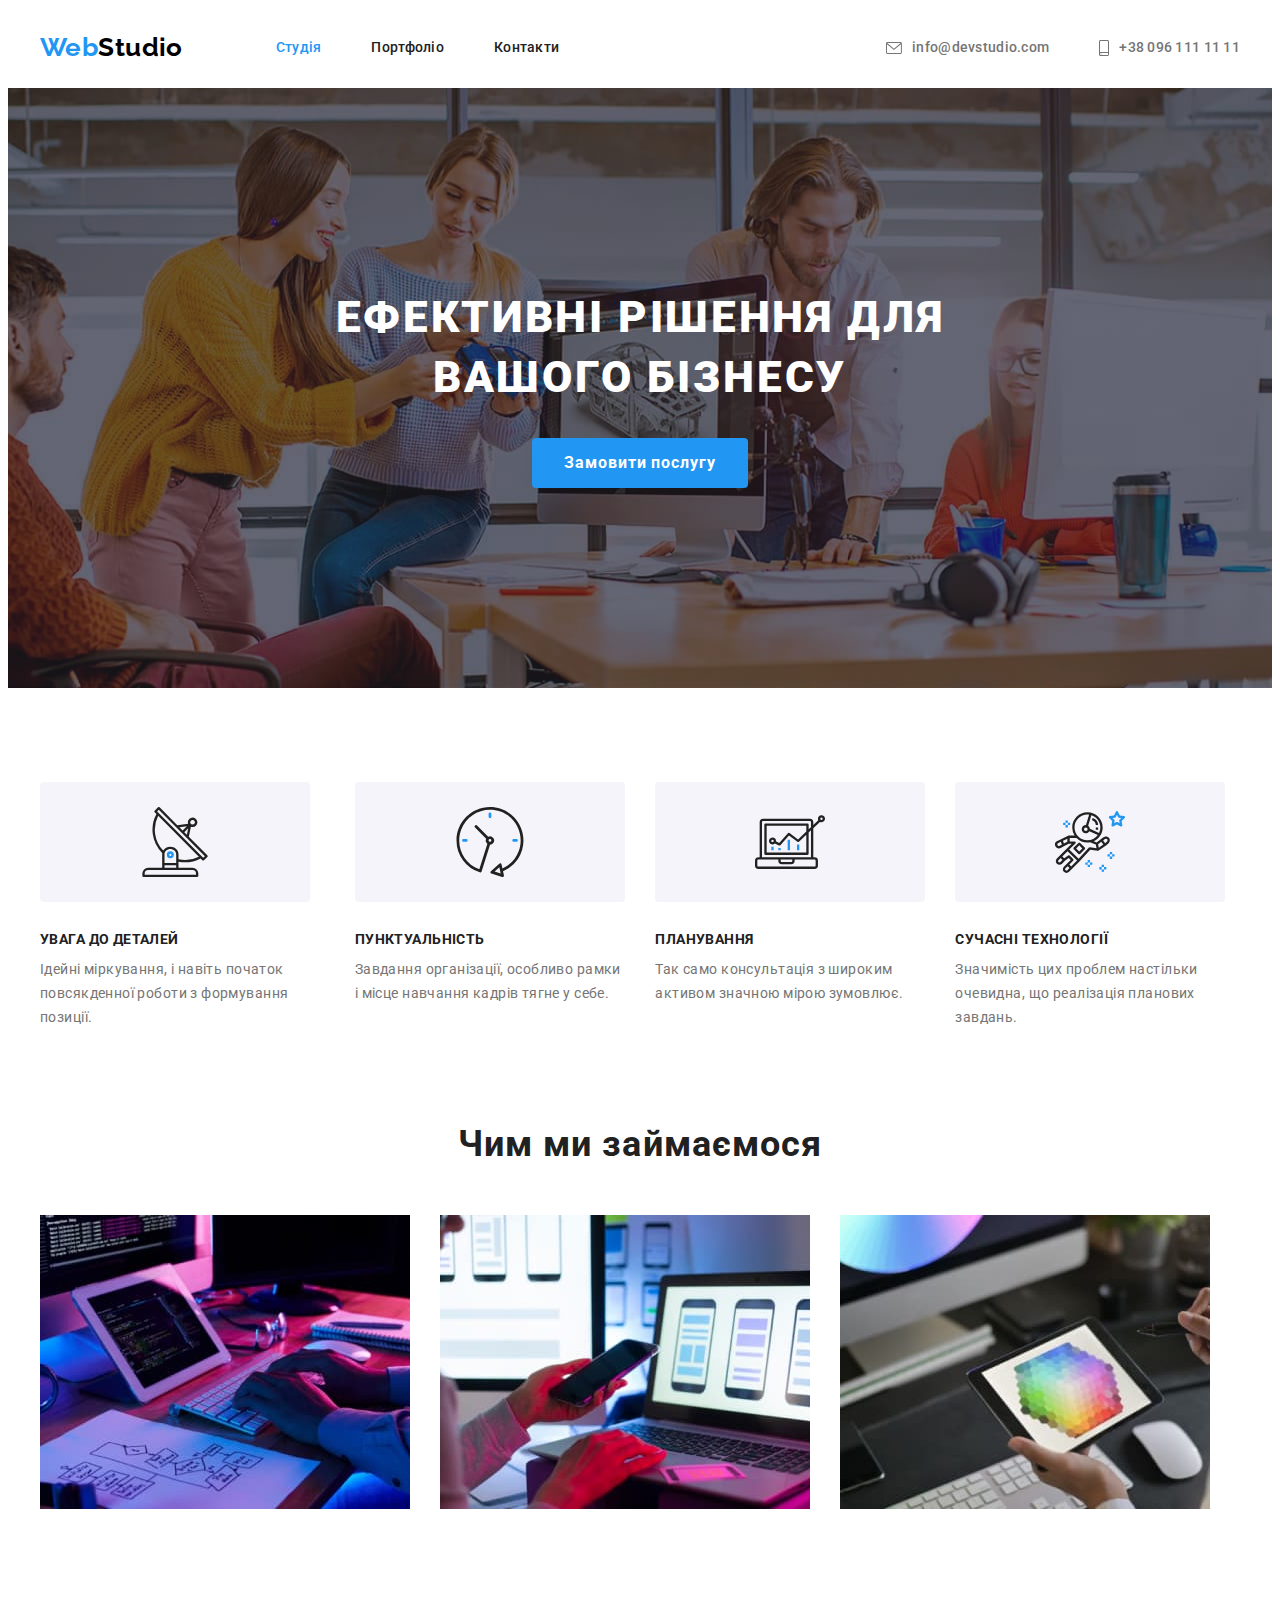
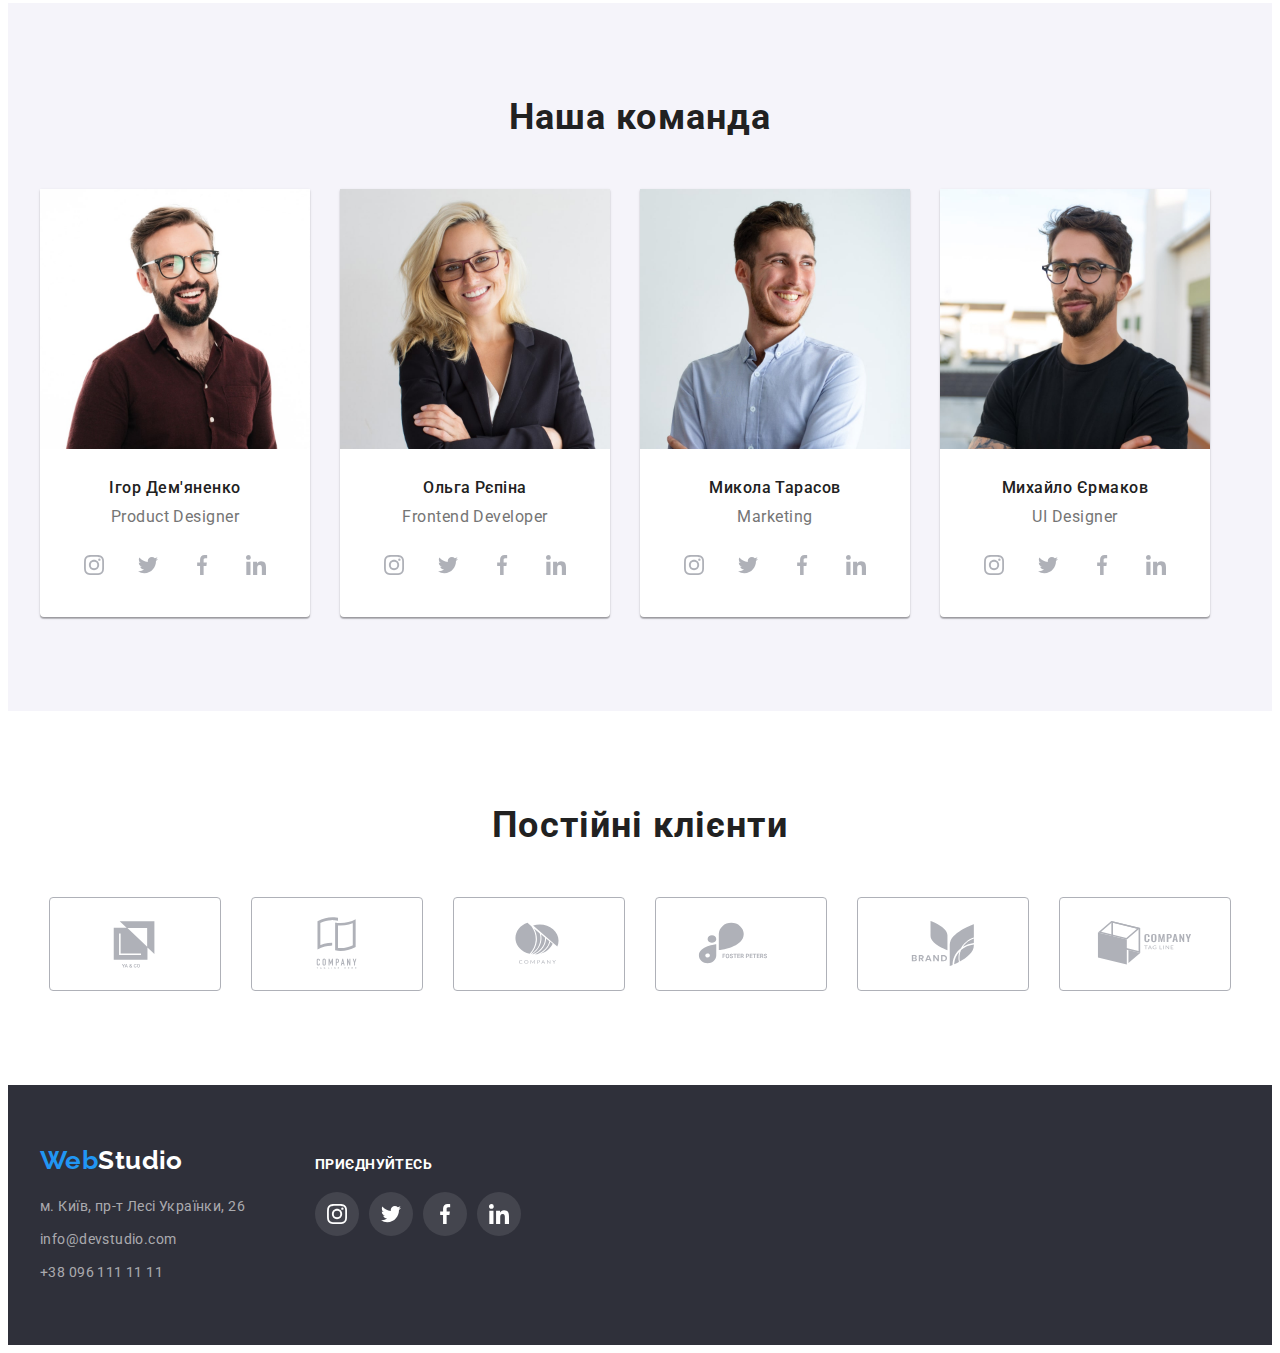
==== index.html @ 31f710ef "Initial commit" ====
<!DOCTYPE html>
<html lang="uk">
  <head>
    <meta charset="UTF-8" />
    <meta http-equiv="X-UA-Compatible" content="IE=edge" />
    <meta name="viewport" content="width=device-width, initial-scale=1.0" />
    <title>WebStudio</title>
    <link rel="preconnect" href="https://fonts.googleapis.com" />
    <link rel="preconnect" href="https://fonts.gstatic.com" crossorigin />
    <link
      href="https://fonts.googleapis.com/css2?family=Raleway:wght@700&family=Roboto:wght@400;500;700;900&display=swap"
      rel="stylesheet"
    />
    <link
      rel="stylesheet"
      href="https://cdnjs.cloudflare.com/ajax/libs/modern-normalize/1.1.0/modern-normalize.min.css"
      integrity="sha512-wpPYUAdjBVSE4KJnH1VR1HeZfpl1ub8YT/NKx4PuQ5NmX2tKuGu6U/JRp5y+Y8XG2tV+wKQpNHVUX03MfMFn9Q=="
      crossorigin="anonymous"
      referrerpolicy="no-referrer"
    />
    <link rel="stylesheet" href="./css/styles.css" />
  </head>
  <body>
    <header>
      <div class="container main-nav">
        <nav class="nav-list">
          <a lang="en" href="./index.html" class="logo"
            >Web<span class="nav-color">Studio</span>
          </a>
          <ul class="site-nav list">
            <li class="item"><a href="./index.html" class="link current">Студія</a></li>
            <li class="item"><a href="./portfolio.html" class="link">Портфоліо</a></li>
            <li class="item"><a href="" class="link">Контакти</a></li>
          </ul>
        </nav>
        <ul class="contact-nav list">
          <li class="item">
            <a href="mailto:info@devstudio.com" class="link">
              <svg class="mail-icon">
                <use href="./images/icons.svg#icon-mail"></use>
              </svg>
              info@devstudio.com</a
            >
          </li>
          <li class="item">
            <a href="tel:+380961111111" class="link">
              <svg class="phone-icon">
                <use href="./images/icons.svg#icon-phone"></use>
              </svg>
              +38 096 111 11 11</a
            >
          </li>
        </ul>
      </div>
    </header>
    <main>
      <!--Hero section-->
      <section class="hero">
        <h1 class="hero-title">Ефективні рішення для вашого бізнесу</h1>
        <button type="button" class="button-title">Замовити послугу</button>
      </section>

      <!--Секція якості-->
      <section class="section-quality section">
        <h2 class="quality-title unvisible">Якості</h2>
        <div class="container">
          <ul class="list-title list">
            <li class="item-quality">
              <div class="logo-quality">
                <svg class="icon">
                  <use href="./images/icons.svg#icon-antenna"></use>
                </svg>
              </div>
              <h3 class="title">УВАГА ДО ДЕТАЛЕЙ</h3>
              <p class="quality-text">
                Ідейні міркування, і навіть початок повсякденної роботи з формування позиції.
              </p>
            </li>
            <li class="item-quality">
              <div class="logo-quality">
                <svg class="icon">
                  <use href="./images/icons.svg#icon-clock"></use>
                </svg>
              </div>
              <h3 class="title">ПУНКТУАЛЬНІСТЬ</h3>
              <p class="quality-text">
                Завдання організації, особливо рамки і місце навчання кадрів тягне у себе.
              </p>
            </li>
            <li class="item-quality">
              <div class="logo-quality">
                <svg class="icon">
                  <use href="./images/icons.svg#icon-diagram"></use>
                </svg>
              </div>
              <h3 class="title">ПЛАНУВАННЯ</h3>
              <p class="quality-text">
                Так само консультація з широким активом значною мірою зумовлює.
              </p>
            </li>
            <li class="item-quality">
              <div class="logo-quality">
                <svg class="icon">
                  <use href="./images/icons.svg#icon-astronaut"></use>
                </svg>
              </div>
              <h3 class="title">СУЧАСНІ ТЕХНОЛОГІЇ</h3>
              <p class="quality-text">
                Значимість цих проблем настільки очевидна, що реалізація планових завдань.
              </p>
            </li>
          </ul>
        </div>
      </section>
      <!--Секція послуги-->
      <section class="section-information section">
        <div class="container">
          <h2 class="information-title">Чим ми займаємося</h2>
          <ul class="list list-img">
            <li class="item-project">
              <img src="./images/img1.jpg" alt="людина пише код сайта" width="370" class="img" />
            </li>
            <li class="item-project">
              <img src="./images/img2.jpg" alt="людина малює макет сайта" width="370" class="img" />
            </li>
            <li class="item-project">
              <img
                src="./images/img3.jpg"
                alt="людина робить дизайн сайта"
                width="370"
                class="img"
              />
            </li>
          </ul>
        </div>
      </section>
      <!--Наша команда-->
      <section class="section-team section">
        <div class="container">
          <h2 class="information-title">Наша команда</h2>
          <ul class="list-team list">
            <li class="cards">
              <img
                src="./images/product-designer.jpg"
                alt="Ігор Дем'яненко фото"
                width="270"
                class="img-cards"
              />
              <div class="our-team">
                <h3 class="team-title item">Ігор Дем'яненко</h3>
                <p class="team-text item" lang="en">Product Designer</p>
                <ul class="social-wrapper list">
                  <li class="social-list">
                    <a href="https://www.instagram.com/" class="social-links">
                      <svg class="icon-team">
                        <use href="./images/icons.svg#icon-instagram"></use>
                      </svg>
                    </a>
                  </li>
                  <li class="social-list">
                    <a href="https://twitter.com/" class="social-links">
                      <svg class="icon-team">
                        <use href="./images/icons.svg#icon-twitter"></use>
                      </svg>
                    </a>
                  </li>
                  <li class="social-list">
                    <a href="https://www.facebook.com/" class="social-links">
                      <svg class="icon-team">
                        <use href="./images/icons.svg#icon-facebook"></use>
                      </svg>
                    </a>
                  </li>
                  <li class="social-list">
                    <a href="https://www.linkedin.com/" class="social-links">
                      <svg class="icon-team">
                        <use href="./images/icons.svg#icon-linkedin"></use>
                      </svg>
                    </a>
                  </li>
                </ul>
              </div>
            </li>
            <li class="cards">
              <img
                src="./images/frontend-developer.jpg"
                alt="Ольга Рєпіна фото"
                width="270"
                class="img-cards"
              />
              <div class="our-team">
                <h3 class="team-title item">Ольга Рєпіна</h3>
                <p class="team-text item" lang="en">Frontend Developer</p>
                <ul class="social-wrapper list">
                  <li class="social-list">
                    <a href="https://www.instagram.com/" class="social-links">
                      <svg class="icon-team">
                        <use href="./images/icons.svg#icon-instagram"></use>
                      </svg>
                    </a>
                  </li>
                  <li class="social-list">
                    <a href="https://twitter.com/" class="social-links">
                      <svg class="icon-team">
                        <use href="./images/icons.svg#icon-twitter"></use>
                      </svg>
                    </a>
                  </li>
                  <li class="social-list">
                    <a href="https://www.facebook.com/" class="social-links">
                      <svg class="icon-team">
                        <use href="./images/icons.svg#icon-facebook"></use>
                      </svg>
                    </a>
                  </li>
                  <li class="social-list">
                    <a href="https://www.linkedin.com/" class="social-links">
                      <svg class="icon-team">
                        <use href="./images/icons.svg#icon-linkedin"></use>
                      </svg>
                    </a>
                  </li>
                </ul>
              </div>
            </li>
            <li class="cards">
              <img
                src="./images/marketing.jpg"
                alt="Микола Тарасов фото"
                width="270"
                class="img-cards"
              />
              <div class="our-team">
                <h3 class="team-title item">Микола Тарасов</h3>
                <p class="team-text item" lang="en">Marketing</p>
                <ul class="social-wrapper list">
                  <li class="social-list">
                    <a href="https://www.instagram.com/" class="social-links">
                      <svg class="icon-team">
                        <use href="./images/icons.svg#icon-instagram"></use>
                      </svg>
                    </a>
                  </li>
                  <li class="social-list">
                    <a href="https://twitter.com/" class="social-links">
                      <svg class="icon-team">
                        <use href="./images/icons.svg#icon-twitter"></use>
                      </svg>
                    </a>
                  </li>
                  <li class="social-list">
                    <a href="https://www.facebook.com/" class="social-links">
                      <svg class="icon-team">
                        <use href="./images/icons.svg#icon-facebook"></use>
                      </svg>
                    </a>
                  </li>
                  <li class="social-list">
                    <a href="https://www.linkedin.com/" class="social-links">
                      <svg class="icon-team">
                        <use href="./images/icons.svg#icon-linkedin"></use>
                      </svg>
                    </a>
                  </li>
                </ul>
              </div>
            </li>
            <li class="cards">
              <img
                src="./images/ul-designer.jpg"
                alt="Михайло Єрмаков фото"
                width="270"
                class="img-cards"
              />
              <div class="our-team">
                <h3 class="team-title item">Михайло Єрмаков</h3>
                <p class="team-text item" lang="en">UI Designer</p>
                <ul class="social-wrapper list">
                  <li class="social-list">
                    <a href="https://www.instagram.com/" class="social-links">
                      <svg class="icon-team">
                        <use href="./images/icons.svg#icon-instagram"></use>
                      </svg>
                    </a>
                  </li>
                  <li class="social-list">
                    <a href="https://twitter.com/" class="social-links">
                      <svg class="icon-team">
                        <use href="./images/icons.svg#icon-twitter"></use>
                      </svg>
                    </a>
                  </li>
                  <li class="social-list">
                    <a href="https://www.facebook.com/" class="social-links">
                      <svg class="icon-team">
                        <use href="./images/icons.svg#icon-facebook"></use>
                      </svg>
                    </a>
                  </li>
                  <li class="social-list">
                    <a href="https://www.linkedin.com/" class="social-links">
                      <svg class="icon-team">
                        <use href="./images/icons.svg#icon-linkedin"></use>
                      </svg>
                    </a>
                  </li>
                </ul>
              </div>
            </li>
          </ul>
        </div>
      </section>

      <!--Постійні клієнти-->
      <section class="section">
        <div class="container">
          <h2 class="information-title">Постійні клієнти</h2>
          <ul class="list clients-list">
            <li class="clients">
              <a href="" class="clients-link">
                <svg class="icon-clients">
                  <use href="./images/icons.svg#icon-logo-1"></use>
                </svg>
              </a>
            </li>
            <li class="clients">
              <a href="" class="clients-link">
                <svg class="icon-clients">
                  <use href="./images/icons.svg#icon-logo-2"></use>
                </svg>
              </a>
            </li>
            <li class="clients">
              <a href="" class="clients-link">
                <svg class="icon-clients">
                  <use href="./images/icons.svg#icon-logo-3"></use>
                </svg>
              </a>
            </li>
            <li class="clients">
              <a href="" class="clients-link">
                <svg class="icon-clients">
                  <use href="./images/icons.svg#icon-logo-4"></use>
                </svg>
              </a>
            </li>
            <li class="clients">
              <a href="" class="clients-link">
                <svg class="icon-clients">
                  <use href="./images/icons.svg#icon-logo-5"></use>
                </svg>
              </a>
            </li>
            <li class="clients">
              <a href="" class="clients-link">
                <svg class="icon-clients">
                  <use href="./images/icons.svg#icon-logo-6"></use>
                </svg>
              </a>
            </li>
          </ul>
        </div>
      </section>
    </main>

    <!--Контакти-->
    <footer class="section-footer">
      <div class="container footer-wrapper">
        <div class="address-wrapper">
          <a lang="en" href="./index.html" class="logo footer-logo"
            >Web<span class="address-color">Studio</span>
          </a>
          <address>
            <ul class="address-list list">
              <li class="address-link">
                <a
                  class="link"
                  href="https://goo.gl/maps/1wzfTrZcwWFu8a3X7"
                  target="_blank"
                  rel="noopener noreferrer nofollow"
                >
                  м. Київ, пр-т Лесі Українки, 26</a
                >
              </li>
              <li class="address-link">
                <a class="link" href="mailto:info@devstudio.com">info@devstudio.com</a>
              </li>
              <li class="address-link">
                <a class="link" href="tel:+380961111111">+38 096 111 11 11</a>
              </li>
            </ul>
          </address>
        </div>

        <div>
          <p class="social-description">приєднуйтесь</p>

          <ul class="social-wrapper list">
            <li class="social-list">
              <a href="https://www.instagram.com/" class="social-links footer-icons">
                <svg class="icon-team icon-socials">
                  <use href="./images/icons.svg#icon-instagram"></use>
                </svg>
              </a>
            </li>
            <li class="social-list">
              <a href="https://twitter.com/" class="social-links footer-icons">
                <svg class="icon-team icon-socials">
                  <use href="./images/icons.svg#icon-twitter"></use>
                </svg>
              </a>
            </li>
            <li class="social-list">
              <a href="https://www.facebook.com/" class="social-links footer-icons">
                <svg class="icon-team icon-socials">
                  <use href="./images/icons.svg#icon-facebook"></use>
                </svg>
              </a>
            </li>
            <li class="social-list">
              <a href="https://www.linkedin.com/" class="social-links footer-icons">
                <svg class="icon-team icon-socials">
                  <use href="./images/icons.svg#icon-linkedin"></use>
                </svg>
              </a>
            </li>
          </ul>
        </div>
      </div>
    </footer>
  </body>
</html>
---- css/styles.css ----
/* цвет основного текста (абзцы) (primary) #757575 */
/* вторичны цвет текста (заголовки) (title) #212121; */
/* акцент (выделения голубым) (accent-text) #2196F3; */
/*основной фон (якости, чем занимаемся) 
(primary-background-color) #F5F5F5 */
/* второстепенный фон (наша команда)
(secondary-background-color) #F5F4FA */
/*дополнительный цвет текста (Stydio)
(secondary-text-color) #000000*/

:root {
  --primary-text-color: #757575;
  --title-text-color: #212121;
  --accent-text-color: #2196f3;
  --primary-background-color: #ffffff;
  --secondary-background-color: #f5f4fa;
  --secondary-background-studio: #2f303a;
  --secondary-text-color: #000000;
  --background-color: #f5f5f5;
  --icon-color: #afb1b8;
}

h1,
h2,
h3,
h4,
h5,
h6,
ul,
p {
  margin: 0;
}

ul {
  padding-left: 0;
}

/* {
  outline: 1px solid red;
}*/

.list {
  list-style: none;
}
.header {
  border-bottom: 1px solid #ececec;
}

.container {
  max-width: 1200px;
  margin: 0 auto;
  padding-left: 15px;
  padding-right: 15px;
}

.main-nav {
  display: flex;
}

body {
  color: var(--primary-text-color);
  background-color: var(--primary-background-color);
  font-family: Roboto, sans-serif;
  font-size: 14px;
  line-height: 1.71;
  letter-spacing: 0.03em;
}

.nav-list {
  display: flex;
}

.logo {
  color: var(--accent-text-color);
  font-family: Raleway, sans-serif;
  font-weight: 700;
  font-size: 26px;
  line-height: 1.19;

  text-decoration: none;

  display: block;

  padding-top: 24px;
  padding-bottom: 24px;
  margin-right: 93px;
}
.nav-color {
  color: var(--secondary-text-color);
}

/* site nav */
.site-nav {
  display: flex;
  padding-left: 0;
}

.site-nav .item:not(:last-child) {
  margin-right: 50px;
}

.site-nav .link {
  color: var(--title-text-color);
  font-weight: 500;
  font-size: 14px;
  line-height: 1.14;
  letter-spacing: 0.02em;

  display: block;
  padding-top: 32px;
  padding-bottom: 32px;

  text-decoration: none;
}
.site-nav .link:hover,
.site-nav .link:focus {
  color: var(--accent-text-color);
}

.site-nav .link.current {
  color: var(--accent-text-color);
}
/*contact nav*/

.contact-nav {
  display: flex;
  padding-left: 0;
  margin-left: auto;
}

.contact-nav .link {
  color: var(--primary-text-color);
  font-weight: 500;
  font-size: 14px;
  line-height: 1.14;
  letter-spacing: 0.02em;

  display: flex;
  align-items: center;
  padding-top: 32px;
  padding-bottom: 32px;

  text-decoration: none;
}

.contact-nav .item + .item {
  margin-left: 50px;
}
.contact-nav .link:hover,
.contact-nav .link:focus {
  color: var(--accent-text-color);
}

.mail-icon {
  width: 16px;
  height: 12px;
  margin-right: 10px;
  fill: currentColor;
}
.phone-icon {
  width: 10px;
  height: 16px;
  margin-right: 10px;
  fill: currentColor;
}

/* section */

.section {
  padding-top: 94px;
  padding-bottom: 94px;
}

/* Hero*/

.hero {
  /*background-color: var(--secondary-background-studio);*/
  padding-top: 200px;
  padding-bottom: 200px;
  max-width: 1600px;
  margin: 0 auto;
  padding-left: 15px;
  padding-right: 15px;

  background-image: linear-gradient(rgba(47, 48, 58, 0.4), rgba(47, 48, 58, 0.4)),
    url('../images/photo-hero.jpg');
  background-position: center;
  background-repeat: no-repeat;
  background-size: cover;
  background-color: #c4c4c4;

  text-align: center;
}

.hero-title {
  color: var(--primary-background-color);
  font-weight: 900;
  font-size: 44px;
  line-height: 1.36;
  text-align: center;
  letter-spacing: 0.06em;
  text-transform: uppercase;
  margin-bottom: 30px;
  max-width: 700px;
  margin-left: auto;
  margin-right: auto;
}
.button-title {
  background: var(--accent-text-color);
  color: var(--primary-background-color);
  font-family: inherit;
  font-weight: 700;
  font-size: 16px;
  text-align: center;
  line-height: 1.88;
  letter-spacing: 0.06em;
  cursor: pointer;
  border-radius: 4px;
  padding: 10px 32px;
  min-width: 216px;
  border: transparent;
}

/*.button-title:hover,
.button-title:focus {
    color: var(--accent-text-color)
}*/

/*Якості*/

.unvisible {
  position: absolute;
  clip: rect(0 0 0 0);
  width: 1px;
  height: 1px;
  margin: -1px;
}

.list-title {
  display: flex;
  padding: 0;
  margin: 0;
}

.list-title .title {
  color: var(--title-text-color);
  font-weight: 700;
  font-size: 14px;
  line-height: 1.14;
  letter-spacing: 0.03em;
  text-transform: uppercase;
}

.title {
  margin-bottom: 10px;
}

.list-title .item-quality + .item-quality {
  margin-left: 30px;
}

/*.list-title .item-quality {
  flex: 0 0 calc((100%-90px) / 4);
}*/

.logo-quality {
  background: var(--secondary-background-color);
  border-radius: 4px;
  width: 270px;
  height: 120px;
  display: flex;
  align-items: center;
  justify-content: center;
  margin-bottom: 30px;
}

.icon {
  width: 70px;
  height: 70px;
}

/*Заголовки h2*/

.information-title {
  color: var(--title-text-color);
  font-weight: 700;
  font-size: 36px;
  line-height: 1.16;
  text-align: center;
  letter-spacing: 0.03em;
  margin-bottom: 50px;
}

/*Секція послуги*/

.section-information {
  padding-top: 0;
}

.img {
  display: block;
  margin: 0;
}

.list-img {
  display: flex;
  padding: 0;
}

.list-img .item-project + .item-project {
  margin-left: 30px;
}

/*Команда*/

.list-team {
  display: flex;
  padding: 0;
}

.list-team .cards + .cards {
  margin-left: 30px;
}

.cards .item {
  text-align: center;
}

.img-cards {
  display: block;
}

.section-team {
  background: var(--secondary-background-color);
}

.team-title {
  color: var(--title-text-color);
  font-weight: 500;
  font-size: 16px;
  line-height: 1.18;
  letter-spacing: 0.03em;
  text-align: center;
  margin-bottom: 10px;
}

.team-text {
  font-size: 16px;
  line-height: 1.18;
  letter-spacing: 0.03em;
  margin-bottom: 16px;
}

.cards {
  background: var(--primary-background-color);
  box-shadow: 0px 1px 3px rgba(0, 0, 0, 0.12), 0px 1px 1px rgba(0, 0, 0, 0.14),
    0px 2px 1px rgba(0, 0, 0, 0.2);
  border-radius: 0px 0px 4px 4px;
}

.social-wrapper {
  display: flex;
  padding: 0;
  justify-content: center;
}

.social-wrapper .social-list + .social-list {
  margin-left: 10px;
}

.icon-team {
  width: 20px;
  height: 20px;
  fill: #afb1b8;
}

.social-links {
  border-radius: 50%;
  width: 44px;
  height: 44px;
  align-items: center;

  display: flex;
  justify-content: center;
}

.social-links:hover,
.social-links:focus {
  border-radius: 50%;
  width: 44px;
  height: 44px;
  background: var(--accent-text-color);
}

.social-links:hover svg,
.social-links:focus svg {
  fill: var(--primary-background-color);
}

.our-team {
  padding: 30px 32px;
}

/*Постійні клієнти*/
.clients-list {
  display: flex;
  padding: 0;
  justify-content: center;
}

.clients-list .clients + .clients {
  margin-left: 30px;
}

.clients-link {
  display: flex;
  fill: var(--icon-color);
  border: 1px solid var(--icon-color);
  border-radius: 4px;
  width: 170px;
  height: 92px;
  align-items: center;
  justify-content: center;
}

.icon-clients {
  width: 106px;
  height: 60px;
}

.clients-link:hover,
.clients-link:focus {
  fill: var(--accent-text-color);
  border: 1px solid var(--accent-text-color);
}

/*Контакти*/

.section-footer {
  background-color: var(--secondary-background-studio);
  padding-top: 60px;
  padding-bottom: 60px;
  text-align: start;
}

.footer-wrapper {
  display: flex;
  align-items: baseline;
}

.address-wrapper {
  margin-right: 70px;
}

.footer-logo {
  margin: 0;
}

.section-footer .logo {
  margin-bottom: 20px;
  padding: 0;
}

.address-color {
  color: var(--primary-background-color);
}

.address-list .link {
  color: rgba(255, 255, 255, 0.6);
  font-style: normal;
  font-size: 14px;
  line-height: 1.71;
  letter-spacing: 0.03em;
  text-decoration: none;
}

.address-list .address-link + .address-link {
  margin-top: 9px;
}

.address-list {
  padding: 0;
}

.address-list .link:hover,
.address-list .link:focus {
  color: var(--primary-background-color);
}

.social-description {
  color: var(--primary-background-color);
  font-weight: 700;
  font-size: 14px;
  line-height: 1.14;
  letter-spacing: 0.03em;
  text-transform: uppercase;
  margin-bottom: 20px;
}

.icon-socials {
  fill: var(--primary-background-color);
}

.footer-icons {
  border-radius: 50%;
  background: rgba(255, 255, 255, 0.1);
}

/* Портфоліо */

.button-filter {
  color: var(--title-text-color);
  background: var(--secondary-background-color);
  font-family: inherit;
  font-weight: 500;
  font-size: 16px;
  line-height: 1.62;
  cursor: pointer;

  padding: 6px 22px;
  border-radius: 4px;
  border: none;
}

.button-filter:hover,
.button-filter:focus {
  color: var(--primary-background-color);
  background: var(--accent-text-color);
  box-shadow: 0px 3px 1px rgba(0, 0, 0, 0.1), 0px 1px 2px rgba(0, 0, 0, 0.08),
    0px 2px 2px rgba(0, 0, 0, 0.12);
}

.portfolio-section {
  padding: 94px 0;
}

.list-btn {
  display: flex;
  justify-content: center;
  padding: 0;
}

.list-btn .item + .item {
  margin-left: 9px;
}

.work-list {
  display: flex;
  flex-wrap: wrap;
  margin-top: 50px;
  gap: 30px;

  padding: 0;
}

.work-list .work-item {
  background: var(--primary-background-color);

  flex-basis: calc((100% - 60px) / 3);
}

.border {
  border-bottom: 1px solid #eeeeee;
  border-left: 1px solid #eeeeee;
  border-right: 1px solid #eeeeee;
  padding: 20px 24px 20px 24px;
}

.list-link:hover {
  box-shadow: 1px 4px 6px rgba(0, 0, 0, 0.16), 0px 4px 4px 0px rgba(0, 0, 0, 0.06),
    0px 1px 1px 0px rgba(0, 0, 0, 0.12);
}

.portfolio-title {
  color: var(--title-text-color);
  font-weight: 700;
  font-size: 18px;
  line-height: 2;
  letter-spacing: 0.06em;
  margin-bottom: 4px;
}

.portfolio-text {
  font-size: 16px;
  line-height: 1.88;
  letter-spacing: 0.03em;
}
.list-link {
  text-decoration: none;
  color: var(--primary-text-color);
  display: block;
  background: var(--primary-background-color);
}

.work-img {
  width: 100%;
  display: block;
}
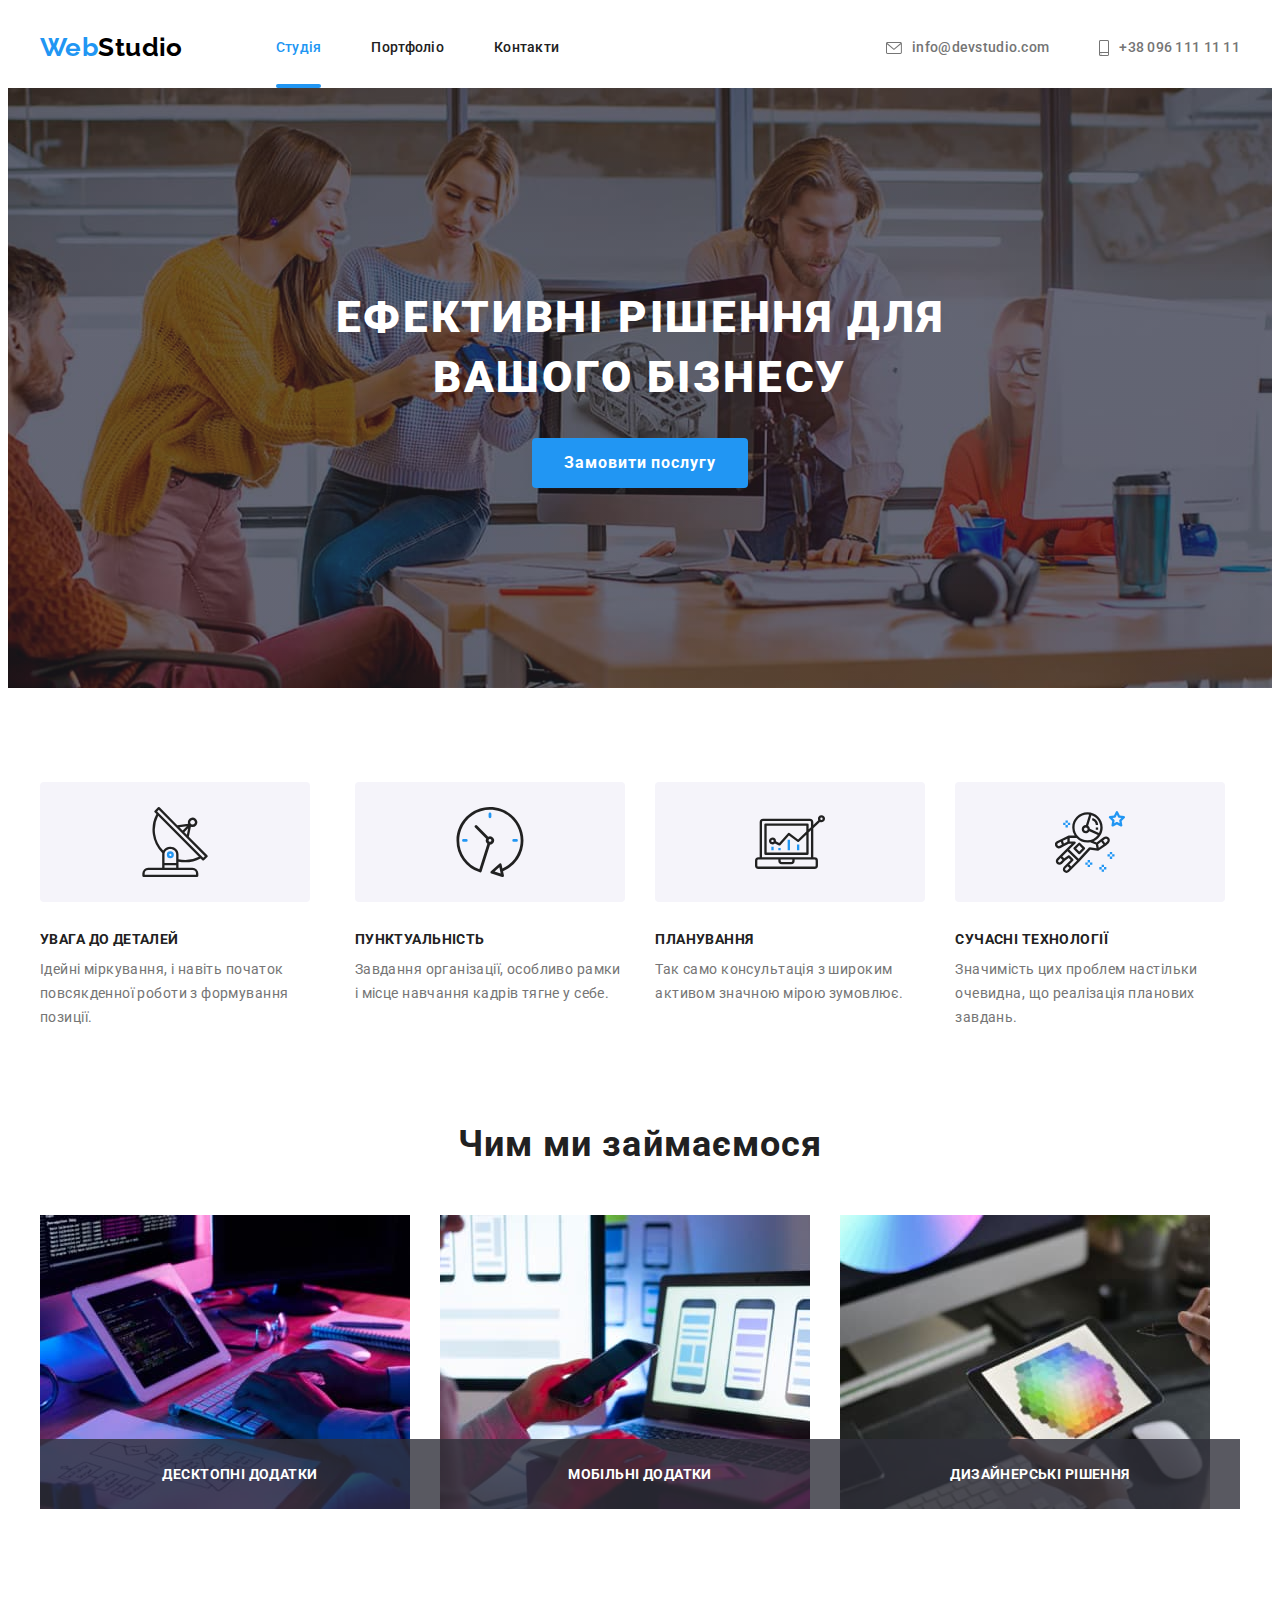
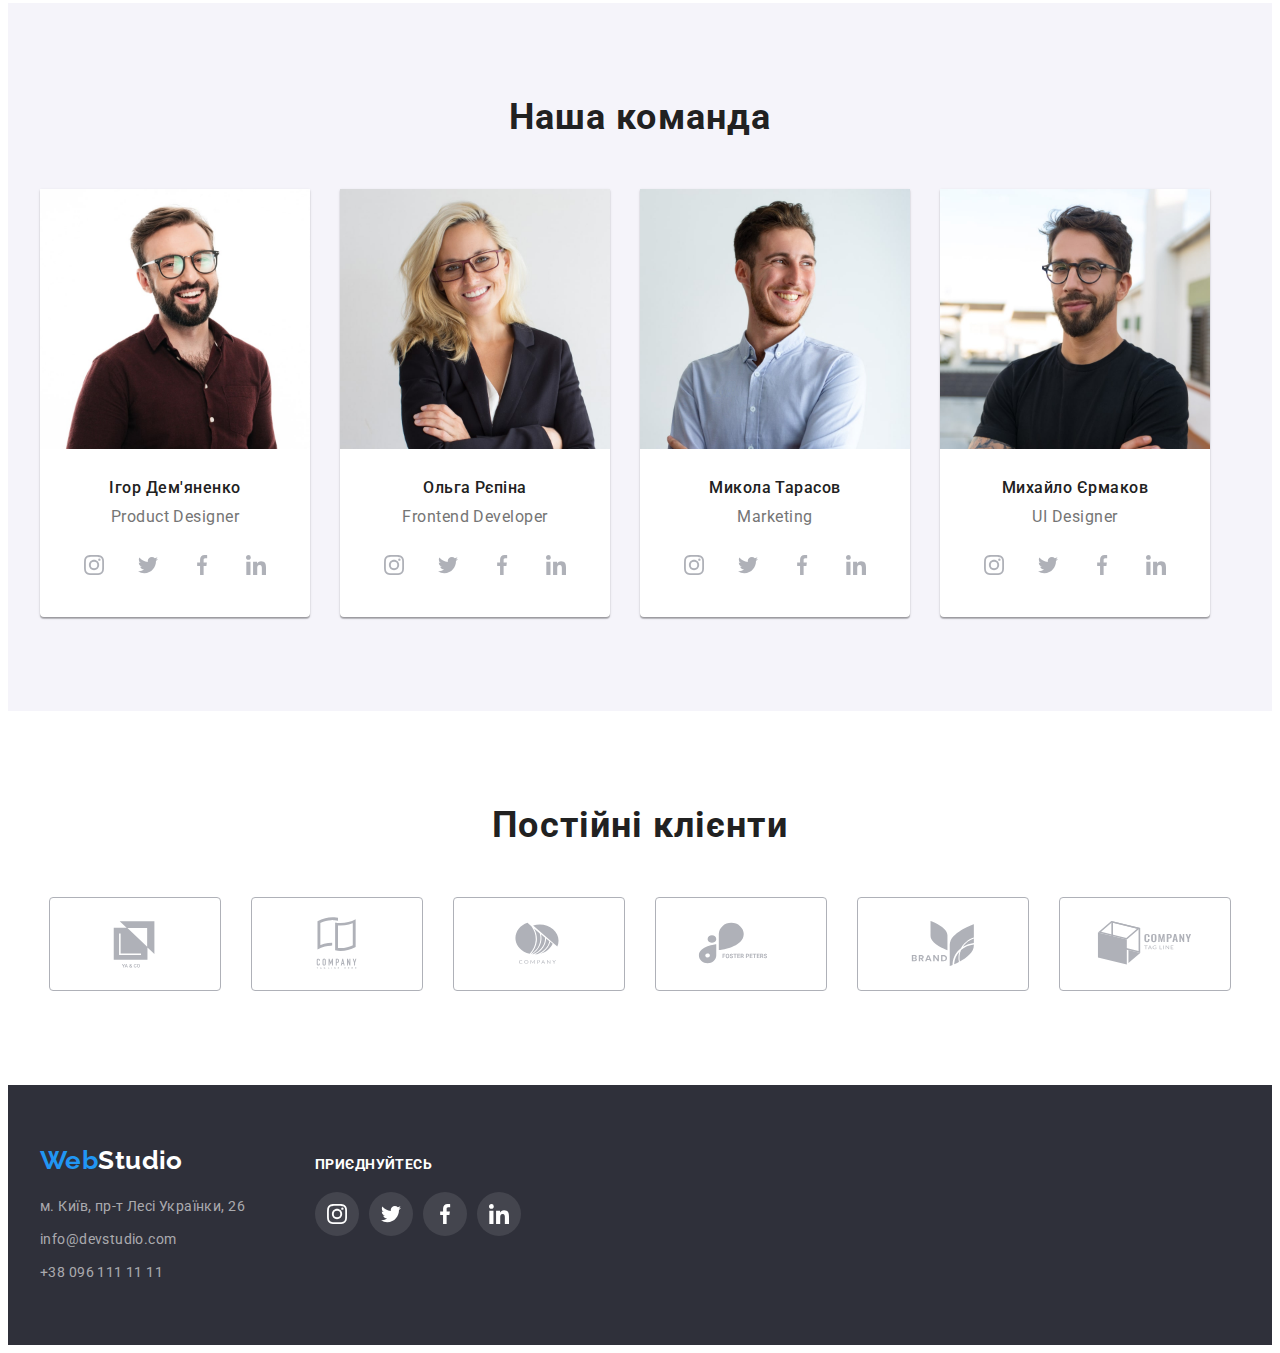
==== commit cc5798b6: "5 д/з закінчила" ====
--- a/index.html
+++ b/index.html
@@ -28,7 +28,11 @@
             >Web<span class="nav-color">Studio</span>
           </a>
           <ul class="site-nav list">
-            <li class="item"><a href="./index.html" class="link current">Студія</a></li>
+            <li class="item">
+              <div class="after-line">
+                <a href="./index.html" class="link current">Студія</a>
+              </div>
+            </li>
             <li class="item"><a href="./portfolio.html" class="link">Портфоліо</a></li>
             <li class="item"><a href="" class="link">Контакти</a></li>
           </ul>
@@ -57,7 +61,7 @@
       <!--Hero section-->
       <section class="hero">
         <h1 class="hero-title">Ефективні рішення для вашого бізнесу</h1>
-        <button type="button" class="button-title">Замовити послугу</button>
+        <button type="button" class="button-title" data-modal-open>Замовити послугу</button>
       </section>
 
       <!--Секція якості-->
@@ -119,9 +123,11 @@
           <ul class="list list-img">
             <li class="item-project">
               <img src="./images/img1.jpg" alt="людина пише код сайта" width="370" class="img" />
+              <h3 class="project-name">Десктопні додатки</h3>
             </li>
             <li class="item-project">
               <img src="./images/img2.jpg" alt="людина малює макет сайта" width="370" class="img" />
+              <h3 class="project-name">Мобільні додатки</h3>
             </li>
             <li class="item-project">
               <img
@@ -130,6 +136,7 @@
                 width="370"
                 class="img"
               />
+              <h3 class="project-name">Дизайнерські рішення</h3>
             </li>
           </ul>
         </div>
@@ -428,5 +435,17 @@
         </div>
       </div>
     </footer>
+
+    <!--Modal-->
+    <div class="backdrop is-hidden" data-modal>
+      <div class="modal">
+        <button class="modal-button" data-modal-close>
+          <svg class="icon-modal">
+            <use href="./images/icons.svg#icon-close"></use>
+          </svg>
+        </button>
+      </div>
+    </div>
+    <script src="./js/modal.js"></script>
   </body>
 </html>
--- a/css/styles.css
+++ b/css/styles.css
@@ -18,6 +18,7 @@
   --secondary-text-color: #000000;
   --background-color: #f5f5f5;
   --icon-color: #afb1b8;
+  --fill-svg-color: #000000;
 }
 
 h1,
@@ -90,6 +91,30 @@
 }
 
 /* site nav */
+
+.after-line {
+  position: relative;
+}
+
+/* .after-line:hover::after {
+  width: 100%;
+  height: 4px;
+  opacity: 1;
+} */
+
+.after-line::after {
+  position: absolute;
+
+  content: '';
+  width: 100%;
+  height: 4px;
+  bottom: 0;
+
+  background: var(--accent-text-color);
+
+  border-radius: 2px;
+}
+
 .site-nav {
   display: flex;
   padding-left: 0;
@@ -111,6 +136,8 @@
   padding-bottom: 32px;
 
   text-decoration: none;
+
+  transition: color 250ms cubic-bezier(0.4, 0, 0.2, 1);
 }
 .site-nav .link:hover,
 .site-nav .link:focus {
@@ -141,6 +168,8 @@
   padding-bottom: 32px;
 
   text-decoration: none;
+
+  transition: color 250ms cubic-bezier(0.4, 0, 0.2, 1);
 }
 
 .contact-nav .item + .item {
@@ -219,12 +248,81 @@
   padding: 10px 32px;
   min-width: 216px;
   border: transparent;
-}
-
-/*.button-title:hover,
+  transition: background-color 250ms, box-shadow 250ms cubic-bezier(0.4, 0, 0.2, 1);
+}
+
+.button-title:hover,
 .button-title:focus {
-    color: var(--accent-text-color)
-}*/
+  background: var(--accent-text-color);
+  box-shadow: 0px 4px 4px 0px rgba(0, 0, 0, 0.15);
+}
+
+/* Modal*/
+
+.backdrop {
+  position: fixed;
+  left: 0;
+  top: 0;
+  width: 100%;
+  height: 100%;
+  background: rgba(0, 0, 0, 0.2);
+
+  transform: scale(1);
+
+  transition: opacity 250ms cubic-bezier(0.4, 0, 0.2, 1),
+    visibility 250ms cubic-bezier(0.4, 0, 0.2, 1), transform 250ms cubic-bezier(0.4, 0, 0.2, 1);
+}
+
+.backdrop.is-hidden {
+  opacity: 0;
+  pointer-events: none;
+  visibility: hidden;
+  transform: scale(0);
+}
+
+.modal {
+  min-width: 528px;
+  min-height: 581px;
+  background: var(--primary-background-color);
+  position: absolute;
+  left: 50%;
+  top: 50%;
+  transform: translate(-50%, -50%);
+  border-radius: 4px;
+  box-shadow: 0px 2px 1px rgba(0, 0, 0, 0.2), 0px 1px 1px rgba(0, 0, 0, 0.14),
+    0px 1px 3px rgba(0, 0, 0, 0.12);
+}
+
+.modal-button {
+  display: flex;
+  align-items: center;
+  justify-content: center;
+
+  width: 30px;
+  height: 30px;
+
+  background: var(--primary-background-color);
+  border: none;
+  border-radius: 50%;
+  border: 1px solid rgba(0, 0, 0, 0.1);
+
+  position: absolute;
+  top: 8px;
+  right: 8px;
+
+  cursor: pointer;
+
+  transition: background-color 250ms, border 250ms cubic-bezier(0.4, 0, 0.2, 1);
+}
+
+.modal-button:hover,
+.modal-button:focus {
+  background: var(--primary-background-color);
+}
+
+.icon-modal {
+  fill: var(--fill-svg-color);
+}
 
 /*Якості*/
 
@@ -311,6 +409,27 @@
   margin-left: 30px;
 }
 
+.section .item-project {
+  position: relative;
+}
+
+.project-name {
+  position: absolute;
+  bottom: 0;
+
+  font-size: inherit;
+  line-height: 1.17;
+  text-align: center;
+  letter-spacing: 0.03em;
+  text-transform: uppercase;
+
+  width: 100%;
+  padding: 27px 15px;
+
+  color: var(--primary-background-color);
+  background-color: rgba(47, 48, 58, 0.8);
+}
+
 /*Команда*/
 
 .list-team {
@@ -382,6 +501,8 @@
 
   display: flex;
   justify-content: center;
+
+  transition: background-color 250ms cubic-bezier(0.4, 0, 0.2, 1);
 }
 
 .social-links:hover,
@@ -421,6 +542,8 @@
   height: 92px;
   align-items: center;
   justify-content: center;
+
+  transition: fill 250ms, border 250ms cubic-bezier(0.4, 0, 0.2, 1);
 }
 
 .icon-clients {
@@ -472,6 +595,8 @@
   line-height: 1.71;
   letter-spacing: 0.03em;
   text-decoration: none;
+
+  transition: fill 250ms, border 250ms cubic-bezier(0.4, 0, 0.2, 1);
 }
 
 .address-list .address-link + .address-link {
@@ -520,6 +645,8 @@
   padding: 6px 22px;
   border-radius: 4px;
   border: none;
+
+  transition: color 250ms, background-color 250ms, box-shadow 250ms cubic-bezier(0.4, 0, 0.2, 1);
 }
 
 .button-filter:hover,
@@ -544,6 +671,8 @@
   margin-left: 9px;
 }
 
+/* work-list */
+
 .work-list {
   display: flex;
   flex-wrap: wrap;
@@ -557,6 +686,33 @@
   background: var(--primary-background-color);
 
   flex-basis: calc((100% - 60px) / 3);
+}
+
+/* work-card */
+
+.work-wrap-details {
+  position: relative;
+  overflow: hidden;
+}
+
+.work-item:hover .card-details {
+  transform: translateY(0);
+}
+
+.card-details {
+  position: absolute;
+  top: 0;
+  left: 0;
+  height: 100%;
+  transform: translateY(100%);
+  transition: transform 250ms;
+
+  padding: 63px 24px;
+  background-color: rgba(33, 150, 243, 0.9);
+
+  font-size: 18px;
+  line-height: 1.55;
+  color: var(--primary-background-color);
 }
 
 .border {
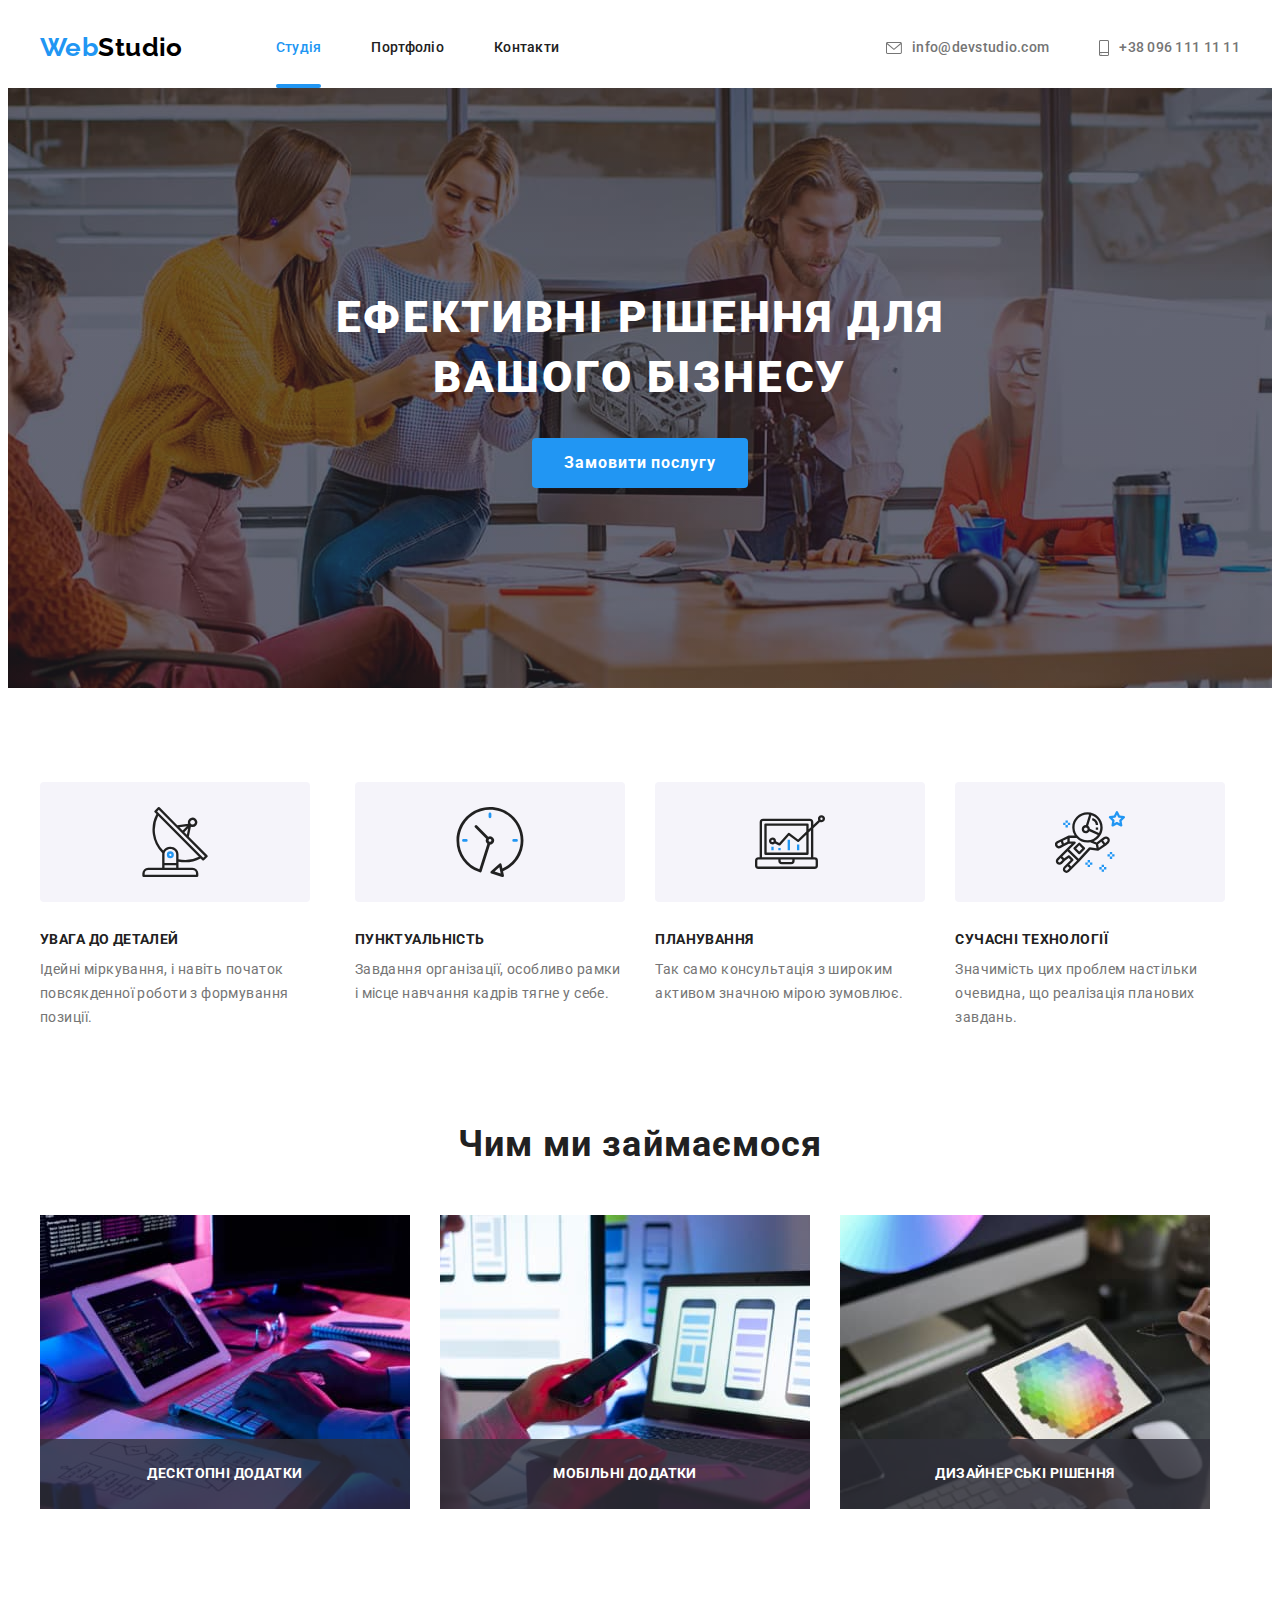
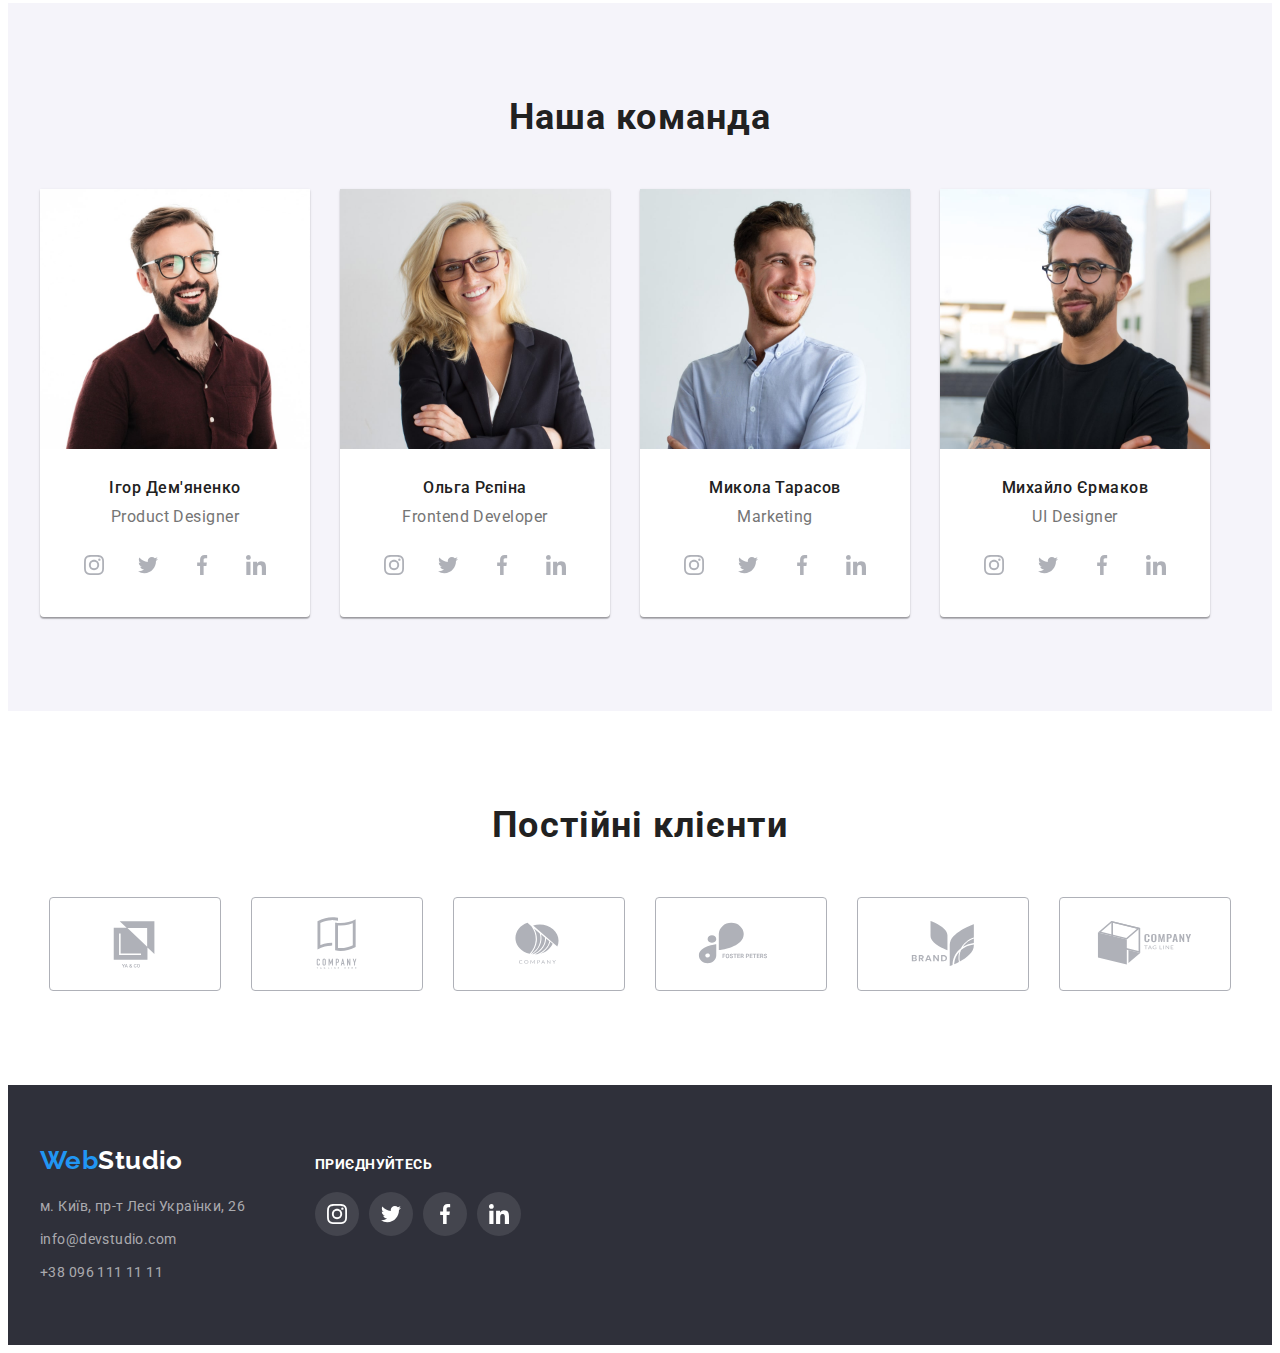
==== commit 51201ba9: "внесла зміни по д/з" ====
--- a/index.html
+++ b/index.html
@@ -123,11 +123,11 @@
           <ul class="list list-img">
             <li class="item-project">
               <img src="./images/img1.jpg" alt="людина пише код сайта" width="370" class="img" />
-              <h3 class="project-name">Десктопні додатки</h3>
+              <p class="project-name">Десктопні додатки</h3>
             </li>
             <li class="item-project">
               <img src="./images/img2.jpg" alt="людина малює макет сайта" width="370" class="img" />
-              <h3 class="project-name">Мобільні додатки</h3>
+              <p class="project-name">Мобільні додатки</h3>
             </li>
             <li class="item-project">
               <img
@@ -136,7 +136,7 @@
                 width="370"
                 class="img"
               />
-              <h3 class="project-name">Дизайнерські рішення</h3>
+              <p class="project-name">Дизайнерські рішення</h3>
             </li>
           </ul>
         </div>
--- a/css/styles.css
+++ b/css/styles.css
@@ -417,14 +417,20 @@
   position: absolute;
   bottom: 0;
 
-  font-size: inherit;
-  line-height: 1.17;
+  font-weight: 700;
+  font-size: 14px;
+  line-height: 1.14;
   text-align: center;
   letter-spacing: 0.03em;
   text-transform: uppercase;
 
   width: 100%;
-  padding: 27px 15px;
+  height: 70px;
+
+  display: flex;
+  justify-content: center;
+  align-items: center;
+  
 
   color: var(--primary-background-color);
   background-color: rgba(47, 48, 58, 0.8);
@@ -507,9 +513,6 @@
 
 .social-links:hover,
 .social-links:focus {
-  border-radius: 50%;
-  width: 44px;
-  height: 44px;
   background: var(--accent-text-color);
 }
 
